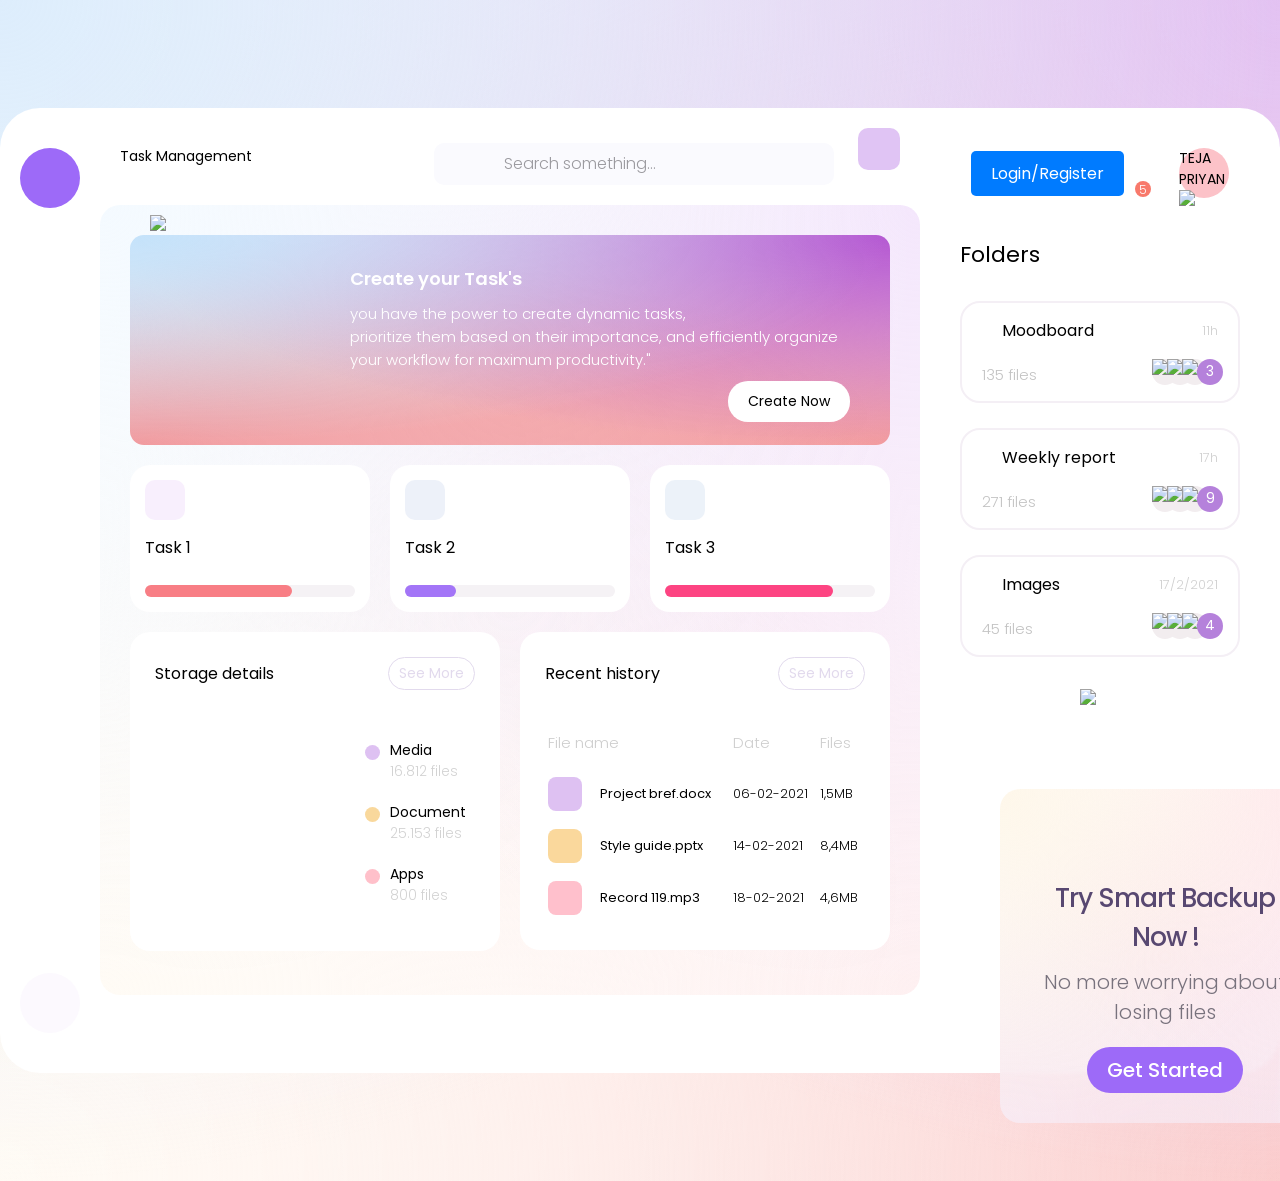
==== index.html @ ea7584ea "docs: add humanized README, MIT license, index.html fallback, and gitignore" ====
<!DOCTYPE html>
<html lang="en" >
<head>
  <meta charset="UTF-8">
  <title>Task Management</title>
  <link rel="stylesheet" href="style.css">


    <!-- TP Brand Favicons -->
    <link rel="icon" href="favicon.ico" sizes="any">
    <link rel="icon" type="image/png" sizes="32x32" href="favicon-32x32.png">
    <link rel="icon" type="image/svg+xml" href="favicon.svg">
    <link rel="apple-touch-icon" href="apple-touch-icon.png">

    <!-- Primary SEO Meta Tags -->
    <meta name="description" content="Modern Task Management System and productivity dashboard by Teja Priyan (Tejapriyan). Streamline daily workflows, organize tasks, and track projects.">
    <meta name="keywords" content="Task Management, Task Management System, productivity dashboard, task tracker, Teja Priyan, Tejapriyan, workflow organizer, project management, web app">
    <meta name="author" content="Teja Priyan (Teja Priyan Sivaraj)">
    <meta name="robots" content="index, follow, max-image-preview:large, max-snippet:-1, max-video-preview:-1">
    <link rel="canonical" href="https://tejapriyan.github.io/Task-Management-Website/">

    <!-- Google & Search Engine Verification -->
    <meta name="google-site-verification" content="google87bb3bc53ec346d2.html">
    <meta name="google-site-verification" content="87bb3bc53ec346d2">
    <meta name="msvalidate.01" content="55A817D313620EDBE729ED7B7D416DA7">

    <!-- Geographic & Local SEO (GEO) -->
    <meta name="geo.region" content="IN-TN">
    <meta name="geo.placename" content="Chennai, Tamil Nadu, India">
    <meta name="geo.position" content="13.0827;80.2707">
    <meta name="ICBM" content="13.0827, 80.2707">

    <!-- Open Graph / Facebook -->
    <meta property="og:type" content="website">
    <meta property="og:url" content="https://tejapriyan.github.io/Task-Management-Website/">
    <meta property="og:title" content="Task Management System by Teja Priyan">
    <meta property="og:description" content="Modern Task Management System and productivity dashboard by Teja Priyan (Tejapriyan).">
    <meta property="og:image" content="https://tejapriyan.github.io/Task-Management-Website/icon-192.png">

    <!-- Twitter Cards -->
    <meta name="twitter:card" content="summary_large_image">
    <meta name="twitter:url" content="https://tejapriyan.github.io/Task-Management-Website/">
    <meta name="twitter:title" content="Task Management System by Teja Priyan">
    <meta name="twitter:description" content="Modern Task Management System and productivity dashboard by Teja Priyan (Tejapriyan).">
    <meta name="twitter:image" content="https://tejapriyan.github.io/Task-Management-Website/icon-192.png">

    <!-- Semantic JSON-LD (AEO - Answer Engine Optimization) -->
    <script type="application/ld+json">
    {
      "@context": "https://schema.org",
      "@graph": [
        {
          "@type": "WebSite",
          "@id": "https://tejapriyan.github.io/Task-Management-Website/#website",
          "url": "https://tejapriyan.github.io/Task-Management-Website/",
          "name": "Task Management System",
          "description": "Task Management System by Teja Priyan (Tejapriyan).",
          "publisher": { "@id": "https://portfoliotejapriyan.vercel.app/#person" },
          "inLanguage": "en-US"
        },
        {
          "@type": "Person",
          "@id": "https://portfoliotejapriyan.vercel.app/#person",
          "name": "Teja Priyan",
          "alternateName": ["Myself Teja Priyan", "Tejapriyan", "Teja Priyan Sivaraj"],
          "url": "https://portfoliotejapriyan.vercel.app/",
          "jobTitle": "AI Engineer & Full Stack Developer",
          "sameAs": [
            "https://github.com/TejaPriyan",
            "https://huggingface.co/teja161615",
            "https://portfoliotejapriyan.vercel.app/"
          ]
        },
        {
          "@type": "WebApplication",
          "name": "Task Management System",
          "url": "https://tejapriyan.github.io/Task-Management-Website/",
          "applicationCategory": "BusinessApplication, ProductivityApplication",
          "operatingSystem": "All modern web browsers",
          "author": { "@id": "https://portfoliotejapriyan.vercel.app/#person" },
          "description": "Streamline daily workflows, manage tasks, prioritize goals, and monitor progress."
        }
      ]
    }
    </script>
</head>
<body>
<!-- partial:index.partial.html -->
<!-- Created based on https://dribbble.com/shots/15851306-Storage-Dashboard-Exploration -->
<!--<a href="https://www.freepik.com/photos/music">Music photo created by drobotdean - www.freepik.com</a>-->
<link rel="stylesheet" href="https://maxst.icons8.com/vue-static/landings/line-awesome/line-awesome/1.3.0/css/line-awesome.min.css">

<section class="container">
  <nav id="nav">
    <div>
      <i class="las la-folder-open"></i>
    </div>
    <div>
      <i class="las la-bookmark"></i>
    </div>
    <div>
      <i class="las la-folder-open"></i>
    </div>
    <div>
      <i class="las la-chart-bar"></i>
    </div>
    <div>
      <i class="las la-comment-alt"></i>
    </div>
    <div>
      <i class="las la-cog"></i>
    </div>
    <div>
      <i class="las la-sign-out-alt"></i>
    </div>
  </nav>
  <main>
    <header>
      <a>Task Management</a>
      <div>
        <i class="las la-search"></i>
        <input type="text" placeholder="Search something..."></input>
        <button>
          <i class="las la-sliders-h"></i>
        </button>
      </div>
    </header>
    <section class="main-container">
      <div class="more-memory">
        <img src="https://drive.google.com/uc?id=1w9g2YfmhOJ5sntZroDP7dZhVmDHBHykH"/>
        <h3>Create your Task's</h3>
        <p> you have the power to create dynamic tasks,<br> prioritize them based on their importance, and efficiently organize your workflow for maximum productivity."</p>
        <button id="createNowBtn">Create Now</button>
        <script src="https://kit.fontawesome.com/c6a29aa531.js" crossorigin="anonymous"></script>
    <script>
        const taskList = document.getElementById("task-list");
        const createNowBtn = document.getElementById("createNowBtn");

        // Function to add a new task
        function addTask(taskName) {
            const taskItem = document.createElement("li");
            taskItem.innerHTML = `
                <div class="task-container">
                    <div class="task-details">
                        <h4>${taskName}</h4>
                    </div>
                    <div class="task-actions">
                        <button class="edit-task"><i class="las la-pen"></i></button>
                        <button class="delete-task"><i class="las la-trash-alt"></i></button>
                    </div>
                </div>
            `;

            taskList.appendChild(taskItem);
        }

        // Add a click event to the "Create Now" button
        createNowBtn.addEventListener("click", () => {
            window.location.href = "create.html"; // Replace with the target URL
        });
    </script>
    
      </div>
      <div class="clouds">
        <section id="my-cloud">
          <header>

            <div>
              <i class="fas fa-cloud"></i>
              
            </div>
            <i class="las la-ellipsis-v"></i>
          </header>
          <h4>Task 1</h4>
          <footer>
            <div class="stat">
             
            </div>
            <div class="chart">
              <div></div>
              <div></div>
            </div>
          </footer>
        </section>
        <section id="dropbox">
          <header>
            <div>
              <i class="fab fa-dropbox"></i>
            </div>
            <i class="las la-ellipsis-v"></i>
          </header>
          <h4>Task 2</h4>
          <footer>
            <div class="stat">
              
            </div>
            <div class="chart">
              <div></div>
              <div></div>
            </div>
          </footer>
        </section>
        <section id="google-drive">
          <header>
            <div>
              <i class="fab fa-google-drive"></i>
            </div>
            <i class="las la-ellipsis-v"></i>
          </header>
          <h4>Task 3</h4>
          <footer>
          
            <div class="chart">
              <div></div>
              <div></div>
            </div>
          </footer>
        </section>
      </div>
      <div class="storage">
        <section class="details">
          <header>
            <h4>Storage details</h4>
            <button>See More</button>
          </header>
          <footer>
            <div class="chart">
              <canvas id="chart" width="180" height="180"></canvas>
            </div>
            <div class="text">
              <div id="media">
                <h6><span></span>Media</h6>
                <p>16.812 files</p>
              </div>
              <div id="document">
                <h6><span></span>Document</h6>
                <p>25.153 files</p>
              </div>
              <div id="apps">
                <h6><span></span>Apps</h6>
                <p>800 files</p>
              </div>
            </div>
          </footer>
        </section>
        <section class="history">
          <header>
            <h4>Recent history</h4>
            <button>See More</button>
          </header>
          <footer>
            <table>
              <thead>
                <tr>
                  <th>File name</th>
                  <th>Date</th>
                  <th>Files</th>
                </tr>
              </thead>
              <tbody>
                <tr>
                  <td>
                    <div>
                      <i class="fas fa-file-word"></i>
                    </div>
                    <span>Project bref.docx</span>
                  </td>
                  <td>06-02-2021</td>
                  <td>1,5MB</td>
                </tr>
                <tr>
                  <td>
                    <div>
                      <i class="fas fa-file-powerpoint"></i>
                    </div>
                    <span>Style guide.pptx</span>
                  </td>
                  <td>14-02-2021</td>
                  <td>8,4MB</td>
                </tr>
                <tr>
                  <td>
                    <div>
                      <i class="fas fa-music"></i>
                    </div>
                    <span>Record 119.mp3</span>
                  </td>
                  <td>18-02-2021</td>
                  <td>4,6MB</td>
                </tr>
              </tbody>
            </table>
          </footer>
      </div>
    </section>
  </main>
  <nav id="sidebar">
    <header>
         <a class="user-status-button" href="mari.html">Login/Register</a>
        
         <a href="noti.html">
            <button>
              <i class="las la-bell"></i>
              <span>5</span>
            </button>
          </a>
          
      <div class="user-logo">
        <a>TEJA PRIYAN</a>
        <img src="https://drive.google.com/uc?id=15YGAdERrRurbv37FUNK26R45wGwIocG2">
      </div>
    </header>
    <section class="folders">
      <header>
        <h3>Folders</h3>
        <a></a>
      </header>
      <div class="folder">
        <header>
          <i class="fas fa-folder"></i>
          <h5>Moodboard</h5>
          <p>11h</p>
        </header>
        <footer>
          <p>135 files</p>
          <div>
            <span>
              <img src="https://drive.google.com/uc?id=1wDYCwdiO-Fps4z4lFgN16FZKf4-xQTwQ">
            </span>
            <span>
              <img src="https://drive.google.com/uc?id=1PZlrxmw85om8x4GcWFvyxlKclhXXPuod">
            </span>
            <span>
              <img src="https://drive.google.com/uc?id=15s2qi4Mz-Z3uRlWKCKYTTdj6AayMKfc7">
            </span>
            <span>3</span>
          </div>
        </footer>
      </div>
      <div class="folder">
        <header>
          <i class="fas fa-folder"></i>
          <h5>Weekly report</h5>
          <p>17h</p>
        </header>
        <footer>
          <p>271 files</p>
          <div>
            <span>
              <img src="https://drive.google.com/uc?id=1wDYCwdiO-Fps4z4lFgN16FZKf4-xQTwQ">
            </span>
            <span>
              <img src="https://drive.google.com/uc?id=1PZlrxmw85om8x4GcWFvyxlKclhXXPuod">
            </span>
            <span>
              <img src="https://drive.google.com/uc?id=15s2qi4Mz-Z3uRlWKCKYTTdj6AayMKfc7">
            </span>
            <span>9</span>
          </div>
        </footer>
      </div>
      <div class="folder">
        <header>
          <i class="fas fa-folder"></i>
          <h5>Images</h5>
          <p>17/2/2021</p>
        </header>
        <footer>
          <p>45 files</p>
          <div>
            <span>
              <img src="https://drive.google.com/uc?id=1wDYCwdiO-Fps4z4lFgN16FZKf4-xQTwQ">
            </span>
            <span>
              <img src="https://drive.google.com/uc?id=1PZlrxmw85om8x4GcWFvyxlKclhXXPuod">
            </span>
            <span>
              <img src="https://drive.google.com/uc?id=15s2qi4Mz-Z3uRlWKCKYTTdj6AayMKfc7">
            </span>
            <span>4</span>
          </div>
        </footer>
      </div>
    </section>
    <section id="smart-view">
      <img src="https://drive.google.com/uc?id=1ykdqMGfCNn0T0vrBo3_-TWkUiLXDXw0J">
      <h2>Try Smart Backup Now !</h2>
      <p>No more worrying about losing files</p>
      <button>Get Started</button>
    </section>
  </nav>
</section>


<script src="https://kit.fontawesome.com/c6a29aa531.js" crossorigin="anonymous"></script>
<script src="https://cdn.jsdelivr.net/npm/chart.js"></script>
<!-- partial -->
  <script  src="hmoe.js"></script>

</body>
</html>
---- style.css ----
@import url("https://fonts.googleapis.com/css2?family=Poppins:wght@100;200;300;400;500;600;700;800;900&display=swap");
* {
  box-sizing: border-box;
}

html, body {
  display: flex;
  flex-direction: column;
  justify-content: center;
  align-items: center;
  flex-wrap: nowrap;
  flex-shrink: 0;
  font-size: 14px;
  font-weight: 400;
  font-family: "Poppins";
  color: #000;
}

body {
  padding: 100px;
  background: radial-gradient(farthest-side at top left, #ddedfc, transparent), radial-gradient(farthest-side at top right, #e3c2f2, transparent), radial-gradient(farthest-side at bottom left, #fffbf5, transparent), radial-gradient(farthest-corner at bottom right, #fbcdcd, transparent);
}

button, input {
  outline: none;
  border: none;
}

button {
  cursor: pointer;
}

.container {
  display: flex;
  flex-direction: row;
  justify-content: flex-start;
  align-items: flex-start;
  flex-wrap: nowrap;
  flex-shrink: 0;
  background: #fff;
  width: 1280px;
  height: 965px;
  border-radius: 40px;
}

#nav {
  display: flex;
  flex-direction: column;
  justify-content: flex-start;
  align-items: center;
  flex-wrap: nowrap;
  flex-shrink: 0;
  width: 100px;
  height: 100%;
}
#nav div {
  display: flex;
  flex-direction: column;
  justify-content: center;
  align-items: center;
  flex-wrap: nowrap;
  flex-shrink: 0;
  font-size: 24px;
  font-weight: 400;
  font-family: "Poppins";
  color: #dcd8e0;
  border-radius: 50%;
  width: 60px;
  height: 60px;
  margin: 10px;
  cursor: pointer;
}
#nav div:first-child {
  font-size: 30px;
  font-weight: 400;
  font-family: "Poppins";
  color: #f7d3c5;
  background: #9d6af8;
  margin: 40px 0 30px 0;
}
#nav div:last-child {
  font-size: 30px;
  font-weight: 400;
  font-family: "Poppins";
  color: #e18085;
  margin: auto 0 40px 0;
  background: #fcf9fe;
}

main {
  width: 100%;
}

main > header {
  display: flex;
  flex-direction: row;
  justify-content: space-between;
  align-items: center;
  flex-wrap: nowrap;
  flex-shrink: 0;
  padding: 20px;
}
main > header h1 {
  font-size: 30px;
  font-weight: 300;
  font-family: "Poppins";
  color: #000;
  margin-right: auto;
}
main > header div {
  position: relative;
}
main > header div > i {
  font-size: 24px;
  font-weight: 500;
  font-family: "Poppins";
  color: #dbd6e0;
  position: absolute;
  top: 10px;
  left: 20px;
}
main > header input {
  font-size: 16px;
  font-weight: 300;
  font-family: "Poppins";
  color: #000;
  border-radius: 10px;
  background: #fafafe;
  padding-left: 70px;
  width: 400px;
  height: 42px;
}
main > header input::placeholder {
  color: #9b9a9f;
}
main > header button {
  font-size: 22px;
  font-weight: 400;
  font-family: "Poppins";
  color: white;
  height: 42px;
  width: 42px;
  border-radius: 10px;
  margin-left: 20px;
  background: #e0c4f4;
  cursor: pointer;
}

.main-container {
  border-radius: 20px;
  width: 100%;
  height: 790px;
  background: radial-gradient(farthest-side at top left, #f4faff, transparent), radial-gradient(farthest-side at top right, #f4e7fc, transparent), radial-gradient(farthest-side at bottom left, #fffbf5, transparent), radial-gradient(farthest-corner at bottom right, #fef0f1, transparent), radial-gradient(circle farthest-side, #fbeaef, transparent);
  padding: 30px;
}
.main-container div {
  border-radius: 14px;
}

.more-memory {
  width: 100%;
  height: 210px;
  background: white;
  position: relative;
  background-color: #c3e1fb;
  padding: 20px;
  background: radial-gradient(farthest-side at top left, #c4e2fa, transparent), radial-gradient(farthest-side at top right, #b457d2, transparent), radial-gradient(farthest-side at bottom left, #f19a9e, transparent), radial-gradient(farthest-corner at bottom right, #f29b9e, transparent), radial-gradient(circle farthest-side, #fbeaef, transparent);
}
.more-memory img {
  position: absolute;
  height: 230px;
  bottom: 0;
  left: 20px;
}
.more-memory h3 {
  font-size: 18px;
  font-weight: 600;
  font-family: "Poppins";
  color: #fff;
}
.more-memory p {
  font-size: 15px;
  font-weight: 300;
  font-family: "Poppins";
  color: #fff;
}
.more-memory h3, .more-memory p {
  margin: 10px;
  margin-left: 200px;
}
.more-memory button {
  font-size: 14px;
  font-weight: 400;
  font-family: "Poppins";
  color: #000;
  padding: 10px 20px;
  border-radius: 20px;
  margin-right: 20px;
  float: right;
  background: #fff;
}

.clouds {
  display: flex;
  flex-direction: row;
  justify-content: center;
  align-items: center;
  flex-wrap: nowrap;
  flex-shrink: 0;
  margin-top: 20px;
}
.clouds section {
  width: 240px;
  background: white;
  border-radius: 20px;
  margin-right: 20px;
}
.clouds section:last-child {
  margin-right: 0;
}
.clouds section header {
  display: flex;
  flex-direction: row;
  justify-content: space-between;
  align-items: center;
  flex-wrap: nowrap;
  flex-shrink: 0;
  font-size: 26px;
  font-weight: 500;
  font-family: "Poppins";
  color: #d7d4da;
  padding: 15px;
}
.clouds section header div {
  display: flex;
  flex-direction: column;
  justify-content: center;
  align-items: center;
  flex-wrap: nowrap;
  flex-shrink: 0;
  width: 40px;
  height: 40px;
  border-radius: 10px;
}
.clouds section h4 {
  font-size: 16px;
  font-weight: 400;
  font-family: "Poppins";
  color: #000;
  margin: 0 15px;
}
.clouds section footer {
  padding: 15px;
}
.clouds section footer .stat {
  display: flex;
  flex-direction: row;
  justify-content: space-between;
  align-items: center;
  flex-wrap: nowrap;
  flex-shrink: 0;
  font-size: 13px;
  font-weight: 400;
  font-family: "Poppins";
  color: #abb1ba;
}
.clouds section footer .chart {
  margin-top: 10px;
  position: relative;
}
.clouds section footer .chart div {
  height: 12px;
  border-radius: 6px;
}
.clouds section footer .chart :first-child {
  width: 100%;
  background: #f5f2f5;
}
.clouds section footer .chart :last-child {
  position: absolute;
  top: 0;
  left: 0;
}

#my-cloud header > div {
  background: #f8effd;
  font-size: 16px;
  font-weight: 500;
  font-family: "Poppins";
  color: #9d6af8;
}
#my-cloud footer > .chart :last-child {
  width: 70%;
  background: #f87e85;
}

#dropbox header > div {
  background: #edf1f9;
  font-size: 18px;
  font-weight: 500;
  font-family: "Poppins";
  color: #1562d6;
}
#dropbox footer > .chart :last-child {
  width: calc(29% / 1.2);
  background: #a375f7;
}

#google-drive header > div {
  background: #ecf2f9;
  font-size: 18px;
  font-weight: 500;
  font-family: "Poppins";
  color: #000;
}
#google-drive footer > .chart :last-child {
  width: 80%;
  background: #fd4482;
}
#google-drive .fa-google-drive {
  background: conic-gradient(from 20deg, #fbbc05 90deg, #ea4335 90deg 100deg, #4285f4 200deg 270deg, #34a853 360deg) no-repeat;
  -webkit-background-clip: text;
  background-clip: text;
  color: transparent;
  -webkit-text-fill-color: transparent;
}

.storage {
  display: flex;
  flex-direction: row;
  justify-content: center;
  align-items: center;
  flex-wrap: nowrap;
  flex-shrink: 0;
  margin-top: 20px;
}
.storage section {
  border-radius: 20px;
  background: white;
  width: 370px;
}
.storage section:first-child {
  margin-right: 20px;
}
.storage section header {
  display: flex;
  flex-direction: row;
  justify-content: space-between;
  align-items: center;
  flex-wrap: nowrap;
  flex-shrink: 0;
  padding: 25px;
}
.storage section header h4 {
  font-size: 16px;
  font-weight: 400;
  font-family: "Poppins";
  color: #000;
  margin: 0;
}
.storage section header button {
  font-size: 14px;
  font-weight: 400;
  font-family: "Poppins";
  color: #e2daed;
  padding: 5px 10px;
  background: transparent;
  border: 1px solid #e2daed;
  border-radius: 20px;
}

.details footer {
  display: flex;
  flex-direction: row;
  justify-content: flex-start;
  align-items: center;
  flex-wrap: nowrap;
  flex-shrink: 0;
}
.details footer .chart {
  padding: 25px;
}
.details footer .text {
  margin-left: 30px;
  padding: 25px 0;
}
.details footer .text div {
  position: relative;
}
.details footer .text div h6 {
  font-size: 14px;
  font-weight: 400;
  font-family: "Poppins";
  color: #000;
  margin: 0;
}
.details footer .text div p {
  font-size: 14px;
  font-weight: 300;
  font-family: "Poppins";
  color: #d3d3d3;
  margin: 0;
  margin-bottom: 20px;
}
.details footer .text div span {
  top: 5px;
  left: -25px;
  position: absolute;
  display: block;
  width: 15px;
  height: 15px;
  border-radius: 50%;
}

.history table {
  padding: 25px;
  padding-top: 0;
  width: 100%;
}
.history table tr {
  height: 50px;
}
.history table th {
  font-size: 15px;
  font-weight: 300;
  font-family: "Poppins";
  color: #cecece;
  text-align: start;
}
.history table td:not(:first-child) {
  font-size: 13px;
  font-weight: 300;
  font-family: "Poppins";
  color: #000;
}
.history table td {
  font-size: 13px;
  font-weight: 400;
  font-family: "Poppins";
  color: #000;
}
.history table td div {
  font-size: 18px;
  font-weight: 500;
  font-family: "Poppins";
  color: #fff;
  display: inline-block;
  width: 34px;
  height: 34px;
  border-radius: 8px;
  position: relative;
  vertical-align: middle;
  margin-right: 15px;
}
.history table td div i {
  position: absolute;
  left: 50%;
  top: 50%;
  transform: translate(-50%, -50%);
}

tr:nth-child(1) td > div {
  background: #dec1f2;
}

tr:nth-child(2) td > div {
  background: #fad89c;
}

tr:nth-child(3) td > div {
  background: #ffc0cc;
}

#media h6 > span {
  background: #dec1f2;
}

#document h6 > span {
  background: #f9d89c;
}

#apps h6 > span {
  background: #ffc0ca;
}

#sidebar {
  display: flex;
  flex-direction: column;
  justify-content: flex-start;
  align-items: center;
  flex-wrap: nowrap;
  flex-shrink: 0;
  position: relative;
  height: 100%;
  width: 360px;
  padding: 40px;
}
#sidebar > header {
  display: flex;
  flex-direction: row;
  justify-content: space-around;
  align-items: center;
  flex-wrap: nowrap;
  flex-shrink: 0;
  width: 100%;
  margin: 0 0 40px 0;
}
#sidebar > header .user-status {
  font-size: 16px;
  font-weight: 300;
  font-family: "Poppins";
  color: #bea5ce;
  text-transform: uppercase;
  padding: 5px 15px;
  background: #fcfafa;
  border-radius: 20px;
}
#sidebar > header button {
  font-size: 30px;
  font-weight: 300;
  font-family: "Poppins";
  color: #dedadf;
  background: transparent;
  position: relative;
}
#sidebar > header button span {
  font-size: 12px;
  font-weight: 300;
  font-family: "Poppins";
  color: #fff;
  background: #f8796b;
  display: block;
  top: 4px;
  right: 6px;
  width: 16px;
  height: 16px;
  line-height: 17px;
  border-radius: 50%;
  position: absolute;
}
#sidebar > header .user-logo {
  background: #fcc2c8;
  border-radius: 50%;
  width: 50px;
  height: 50px;
  cursor: pointer;
}
#sidebar > header .user-logo img {
  width: 50px;
}

.folders {
  width: 100%;
}
.folders > header {
  display: flex;
  flex-direction: row;
  justify-content: space-between;
  align-items: center;
  flex-wrap: nowrap;
  flex-shrink: 0;
  margin-bottom: 30px;
}
.folders > header h3 {
  font-size: 22px;
  font-weight: 400;
  font-family: "Poppins";
  color: #000;
  margin: 0;
}
.folders > header a {
  font-size: 16px;
  font-weight: 300;
  font-family: "Poppins";
  color: #a995cf;
}

.folder {
  margin: 25px 0;
  width: 100%;
  border: 2px solid #f4eff5;
  border-radius: 20px;
  padding: 15px 20px;
}
.folder header {
  display: flex;
  flex-direction: row;
  justify-content: center;
  align-items: center;
  flex-wrap: nowrap;
  flex-shrink: 0;
  font-size: 26px;
  font-weight: 500;
  font-family: "Poppins";
  color: #f9d89c;
}
.folder header h5 {
  font-size: 16px;
  font-weight: 400;
  font-family: "Poppins";
  color: #000;
  margin: 0 auto 0 20px;
}
.folder header p {
  font-size: 13px;
  font-weight: 300;
  font-family: "Poppins";
  color: #d0d0d0;
  margin: 0;
}
.folder footer {
  display: flex;
  flex-direction: row;
  justify-content: space-between;
  align-items: center;
  flex-wrap: nowrap;
  flex-shrink: 0;
  margin-top: 20px;
}
.folder footer p {
  font-size: 15px;
  font-weight: 300;
  font-family: "Poppins";
  color: #c3c3c3;
  margin: 0;
}
.folder footer div {
  position: relative;
}
.folder footer div span {
  background: #f2edef;
  position: absolute;
  display: block;
  width: 26px;
  height: 26px;
  border-radius: 50%;
  bottom: -10px;
}
.folder footer div span:nth-child(1) {
  right: 40px;
}
.folder footer div span:nth-child(2) {
  right: 25px;
}
.folder footer div span:nth-child(3) {
  right: 10px;
}
.folder footer div span:last-child {
  display: flex;
  flex-direction: column;
  justify-content: center;
  align-items: center;
  flex-wrap: nowrap;
  flex-shrink: 0;
  background: #b581db;
  color: white;
  right: -5px;
}
.folder footer div span img {
  width: 26px;
}

#smart-view {
  position: absolute;
  width: 330px;
  bottom: -50px;
  right: -50px;
  backdrop-filter: blur(2px);
  border-radius: 20px;
  padding: 30px;
  background: radial-gradient(farthest-side at top left, #fef7ea, transparent), radial-gradient(farthest-side at top right, #ffe7eb, transparent), radial-gradient(farthest-side at bottom left, #f8e9f1, transparent), radial-gradient(farthest-corner at bottom right, #f6e6f0, transparent), radial-gradient(circle farthest-side, #fbeaef, transparent);
  padding-top: 90px;
  text-align: center;
}
#smart-view img {
  position: absolute;
  width: 180px;
  top: -100px;
  left: 80px;
}
#smart-view h2 {
  font-size: 26px;
  font-weight: 500;
  font-family: "Poppins";
  color: #584871;
  letter-spacing: -1px;
  margin: 0;
}
#smart-view p {
  font-size: 20px;
  font-weight: 300;
  font-family: "Poppins";
  color: #78727d;
  margin: 10px 0;
}
#smart-view button {
  font-size: 20px;
  font-weight: 500;
  font-family: "Poppins";
  color: #fff;
  margin-top: 10px;
  background: #9d6af8;
  border-radius: 30px;
  padding: 8px 20px;
}
.user-status-button {
    display: inline-block;
    padding: 10px 20px; /* Adjust padding as needed */
    font-size: 16px; /* Adjust font size as needed */
    font-weight: 400; /* Adjust font weight as needed */
    font-family: "Poppins"; /* Use the appropriate font family */
    color: #fff; /* Text color */
    background: #007bff; /* Button background color */
    border: none;
    border-radius: 5px; /* Adjust border radius as needed */
    cursor: pointer;
    text-decoration: none;
  }
  
  /* You can add additional styles for button hover, active, etc. */
  .user-status-button:hover {
    background: #0056b3; /* Adjust hover background color as needed */
  }
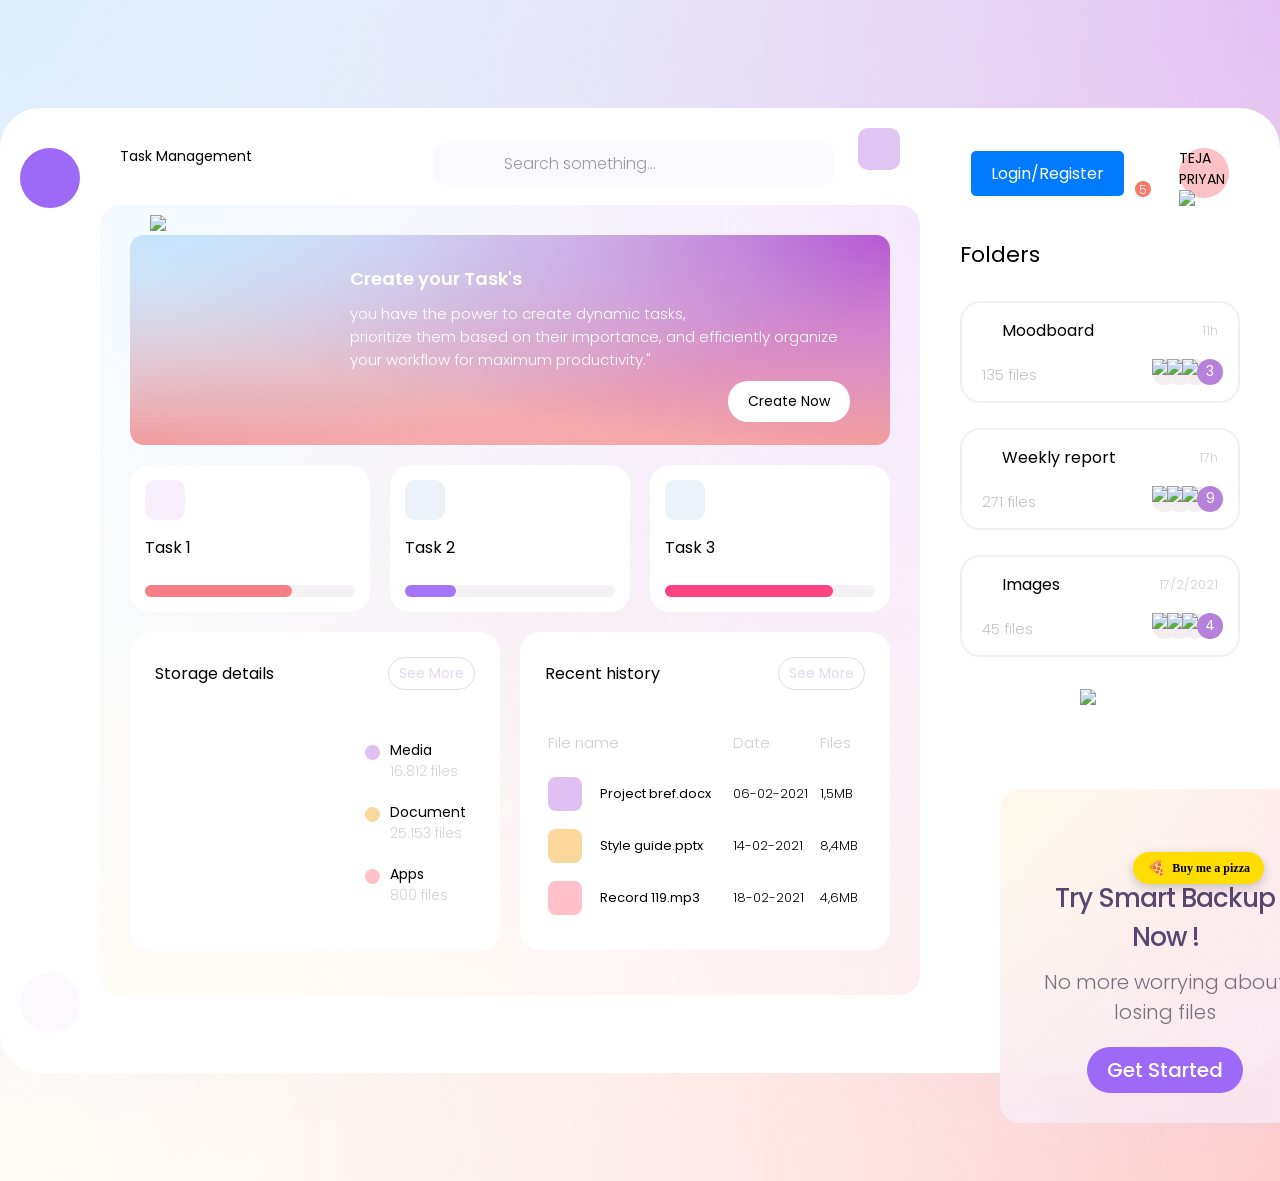
==== commit c0026803: "Add theme-matched Buy Me a Coffee button" ====
--- a/index.html
+++ b/index.html
@@ -397,5 +397,15 @@
 <!-- partial -->
   <script  src="hmoe.js"></script>
 
+
+<!-- Buy Me a Pizza Button -->
+<div style="position: fixed; bottom: 16px; right: 16px; z-index: 9999;">
+  <a href="https://www.buymeacoffee.com/TejaPriyan" target="_blank" rel="noopener noreferrer" style="display: inline-flex; align-items: center; gap: 6px; background: #FFDD00; color: #000; padding: 7px 14px; border-radius: 999px; font-weight: 700; text-decoration: none; font-size: 12px; box-shadow: 0 4px 12px rgba(0,0,0,0.2); transition: transform 0.15s ease;" onmouseover="this.style.transform='translateY(-2px)'" onmouseout="this.style.transform='translateY(0)'">
+    <span style="font-size: 15px;">🍕</span>
+    <span>Buy me a pizza</span>
+  </a>
+</div>
+
 </body>
 </html>
+
